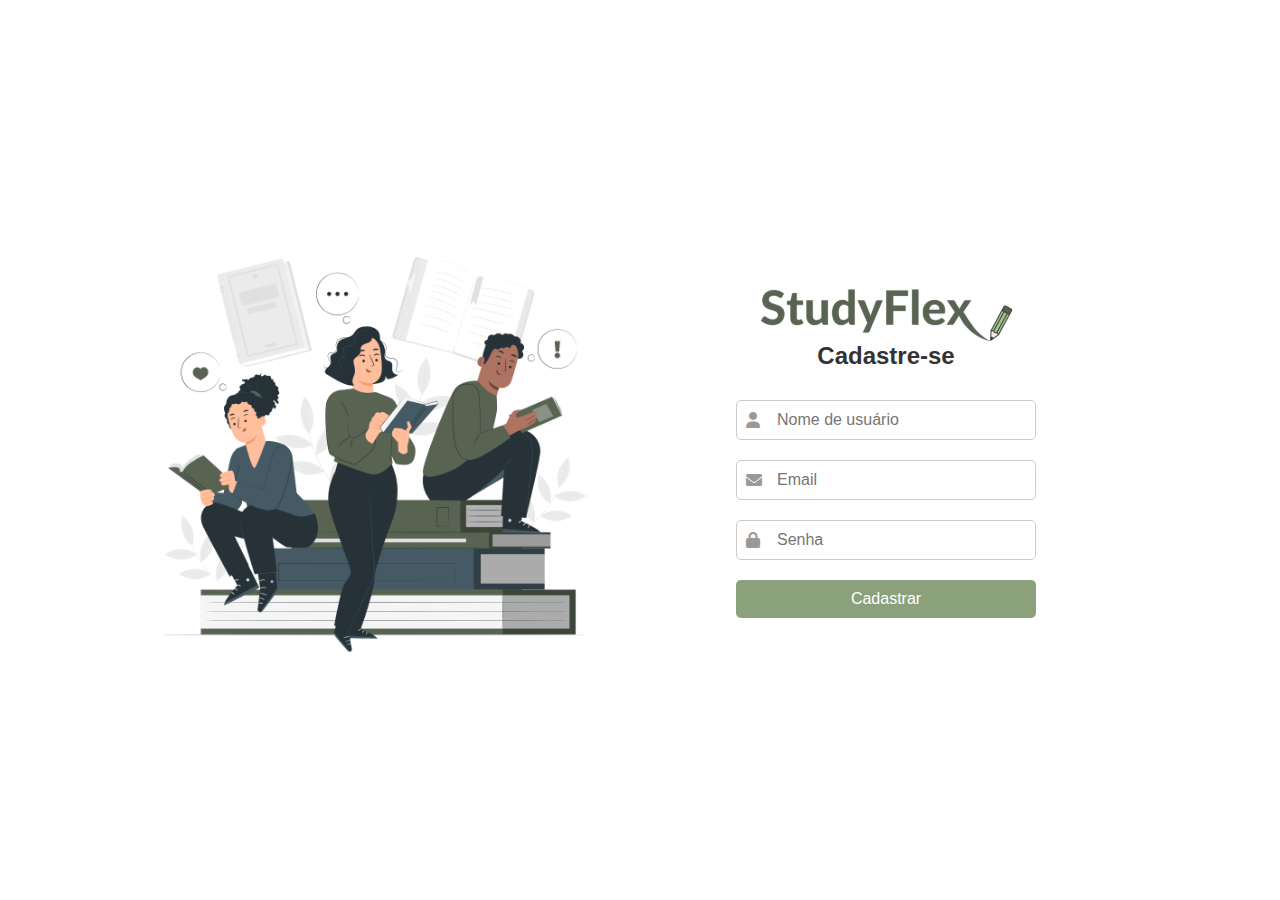
==== index.html @ 2c149ec1 "organizando" ====
<!DOCTYPE html>
<html lang="pt-BR">
  <head>
    <meta charset="UTF-8" />
    <meta name="viewport" content="width=device-width, initial-scale=1.0" />
    <title>StudyFlex</title>
    <link rel="stylesheet" href="./styles/login.css" />
    <link
      rel="icon"
      type="image/x-icon"
      href="./assets/imgs/StudyFlex_logo.ico"
    />
    <link
      rel="stylesheet"
      href="https://cdnjs.cloudflare.com/ajax/libs/font-awesome/6.0.0-beta3/css/all.min.css"
    />
  </head>
  <body>
    <div class="container">
      <div class="illustration">
        <img
          src="./assets/imgs/imagem-cadastro.png"
          alt="Ilustração de pessoas estudando"
        />
      </div>
      <div class="form-container">
        <img
          src="./assets/imgs/StudyFlex_page_logo.svg"
          alt="logo da plataforma"
        />
        <h2>Cadastre-se</h2>
        <form id="signup-form">
          <div class="input-container">
            <i class="fas fa-user"></i>
            <input
              type="text"
              id="username"
              placeholder="Nome de usuário"
              required
            />
          </div>
          <div class="input-container">
            <i class="fas fa-envelope"></i>
            <input type="email" id="email" placeholder="Email" required />
          </div>
          <div class="input-container">
            <i class="fas fa-lock"></i>
            <input type="password" id="password" placeholder="Senha" required />
          </div>
          <button type="submit">Cadastrar</button>
        </form>
      </div>
    </div>
    <script src="./scripts/mateus-scripts/scriptCadastroLogin.js"></script>
    <div vw class="enabled">
      <div vw-access-button class="active"></div>
      <div vw-plugin-wrapper>
        <div class="vw-plugin-top-wrapper"></div>
      </div>
    </div>
    <script src="https://vlibras.gov.br/app/vlibras-plugin.js"></script>
    <script>
      new window.VLibras.Widget("https://vlibras.gov.br/app");
    </script>
  </body>
</html>
---- styles/login.css ----
/* CADASTRO DE USUÁRIO */

* {
  margin: 0;
  padding: 0;
  box-sizing: border-box;
  font-family: "Arial", sans-serif;
}

body {
  display: flex;
  justify-content: center;
  align-items: center;
  height: 100vh;
  background-color: #ffffff;
}

.container {
  display: flex;
  background-color: #ffffff;
  border-radius: 10px;
  overflow: hidden;
  max-width: 80%;
  width: 100%;
}

.illustration {
  flex: 1;
  display: flex;
  justify-content: center;
  align-items: center;
  background-color: #ffffff;
  padding: 20px;
}

.illustration img {
  max-width: 100%;
  height: auto;
}

.form-container {
  flex: 1;
  padding: 40px;
  display: flex;
  flex-direction: column;
  justify-content: center;
  align-items: center;
}

.form-container h1 {
  font-size: 36px;
  color: #8aa17b;
  margin-bottom: 10px;
}

.form-container h2 {
  font-size: 24px;
  color: #8aa17b;
  margin-bottom: 30px;
}

.form-container form {
  width: 100%;
  max-width: 300px;
  display: flex;
  flex-direction: column;
}

.input-container {
  position: relative;
  margin-bottom: 20px;
}

.input-container i {
  position: absolute;
  top: 50%;
  left: 10px;
  transform: translateY(-50%);
  color: #999;
}

.input-container input {
  width: 100%;
  padding: 10px 10px 10px 40px;
  border: 1px solid #ccc;
  border-radius: 5px;
  font-size: 16px;
}

.form-container form button {
  padding: 10px;
  border: none;
  border-radius: 5px;
  background-color: #8aa17b;
  color: white;
  font-size: 16px;
  cursor: pointer;
  text-align: center;
}

.form-container form button:hover {
  background-color: #8aa17b;
}

/* FIM CADASTRO */

/* login.css */

* {
  margin: 0;
  padding: 0;
  box-sizing: border-box;
  font-family: "Arial", sans-serif;
}

body {
  display: flex;
  justify-content: center;
  align-items: center;
  height: 100vh;
  background-color: #ffffff;
}

.container {
  display: flex;
  background-color: #ffffff;
  border-radius: 10px;
  overflow: hidden;
  max-width: 80%;
  width: 100%;
}

.illustration {
  flex: 1;
  display: flex;
  justify-content: center;
  align-items: center;
  background-color: #ffffff;
  padding: 20px;
}

.illustration img {
  max-width: 100%;
  height: auto;
}

.form-container {
  flex: 1;
  padding: 40px;
  display: flex;
  flex-direction: column;
  justify-content: center;
  align-items: center;
}

.form-container h1 {
  font-size: 36px;
  color: #8aa17b;
  margin-bottom: 10px;
}

.form-container h2 {
  font-size: 24px;
  color: #333;
  margin-bottom: 30px;
}

.form-container form {
  width: 100%;
  max-width: 300px;
  display: flex;
  flex-direction: column;
}

.input-container {
  position: relative;
  margin-bottom: 20px;
}

.input-container i {
  position: absolute;
  top: 50%;
  left: 10px;
  transform: translateY(-50%);
  color: #999;
}

.input-container input {
  width: 100%;
  padding: 10px 10px 10px 40px;
  border: 1px solid #ccc;
  border-radius: 5px;
  font-size: 16px;
}

.options {
  display: flex;
  justify-content: space-between;
  align-items: center;
  margin-bottom: 20px;
}

.options label {
  font-size: 14px;
  color: #333;
}

.options a {
  font-size: 14px;
  color: #333;
  text-decoration: none;
}

.options a:hover {
  text-decoration: underline;
}

.form-container form button {
  padding: 10px;
  border: none;
  border-radius: 5px;
  background-color: #8aa17b;
  color: white;
  font-size: 16px;
  cursor: pointer;
}

.form-container form button:hover {
  background-color: #5b6e4e;
}

.form-container p {
  margin-top: 20px;
  font-size: 14px;
  color: #333;
}

.form-container p a {
  color: #8aa17b;
  text-decoration: none;
}

.form-container p a:hover {
  text-decoration: underline;
}
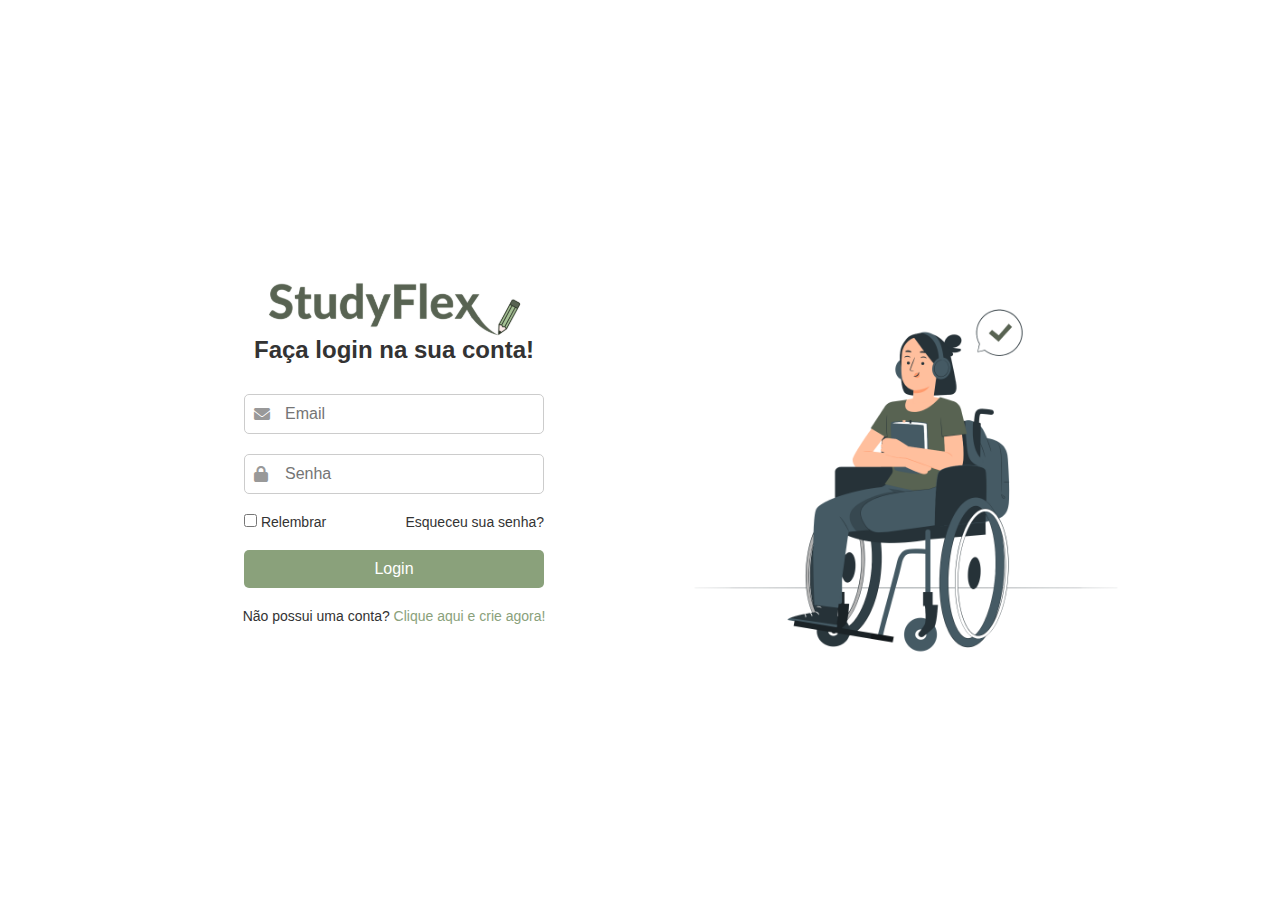
==== commit 127e57a4: "final" ====
--- a/index.html
+++ b/index.html
@@ -3,7 +3,7 @@
   <head>
     <meta charset="UTF-8" />
     <meta name="viewport" content="width=device-width, initial-scale=1.0" />
-    <title>StudyFlex</title>
+    <title>Login - StudyFlex</title>
     <link rel="stylesheet" href="./styles/login.css" />
     <link
       rel="icon"
@@ -17,28 +17,13 @@
   </head>
   <body>
     <div class="container">
-      <div class="illustration">
-        <img
-          src="./assets/imgs/imagem-cadastro.png"
-          alt="Ilustração de pessoas estudando"
-        />
-      </div>
       <div class="form-container">
         <img
           src="./assets/imgs/StudyFlex_page_logo.svg"
           alt="logo da plataforma"
         />
-        <h2>Cadastre-se</h2>
-        <form id="signup-form">
-          <div class="input-container">
-            <i class="fas fa-user"></i>
-            <input
-              type="text"
-              id="username"
-              placeholder="Nome de usuário"
-              required
-            />
-          </div>
+        <h2>Faça login na sua conta!</h2>
+        <form id="login-form">
           <div class="input-container">
             <i class="fas fa-envelope"></i>
             <input type="email" id="email" placeholder="Email" required />
@@ -47,11 +32,26 @@
             <i class="fas fa-lock"></i>
             <input type="password" id="password" placeholder="Senha" required />
           </div>
-          <button type="submit">Cadastrar</button>
+          <div class="options">
+            <label><input type="checkbox" id="remember" /> Relembrar</label>
+            <a href="#">Esqueceu sua senha?</a>
+          </div>
+          <button type="submit">Login</button>
         </form>
+        <p>
+          Não possui uma conta?
+          <a href="./cadastro.html">Clique aqui e crie agora!</a>
+        </p>
+      </div>
+      <div class="illustration">
+        <img
+          src="./assets/imgs/imagem-login.png"
+          alt="Ilustração de pessoa estudando"
+        />
       </div>
     </div>
-    <script src="./scripts/mateus-scripts/scriptCadastroLogin.js"></script>
+
+    <script src="./scripts/mateus-scripts/scriptLogin.js"></script>
     <div vw class="enabled">
       <div vw-access-button class="active"></div>
       <div vw-plugin-wrapper>
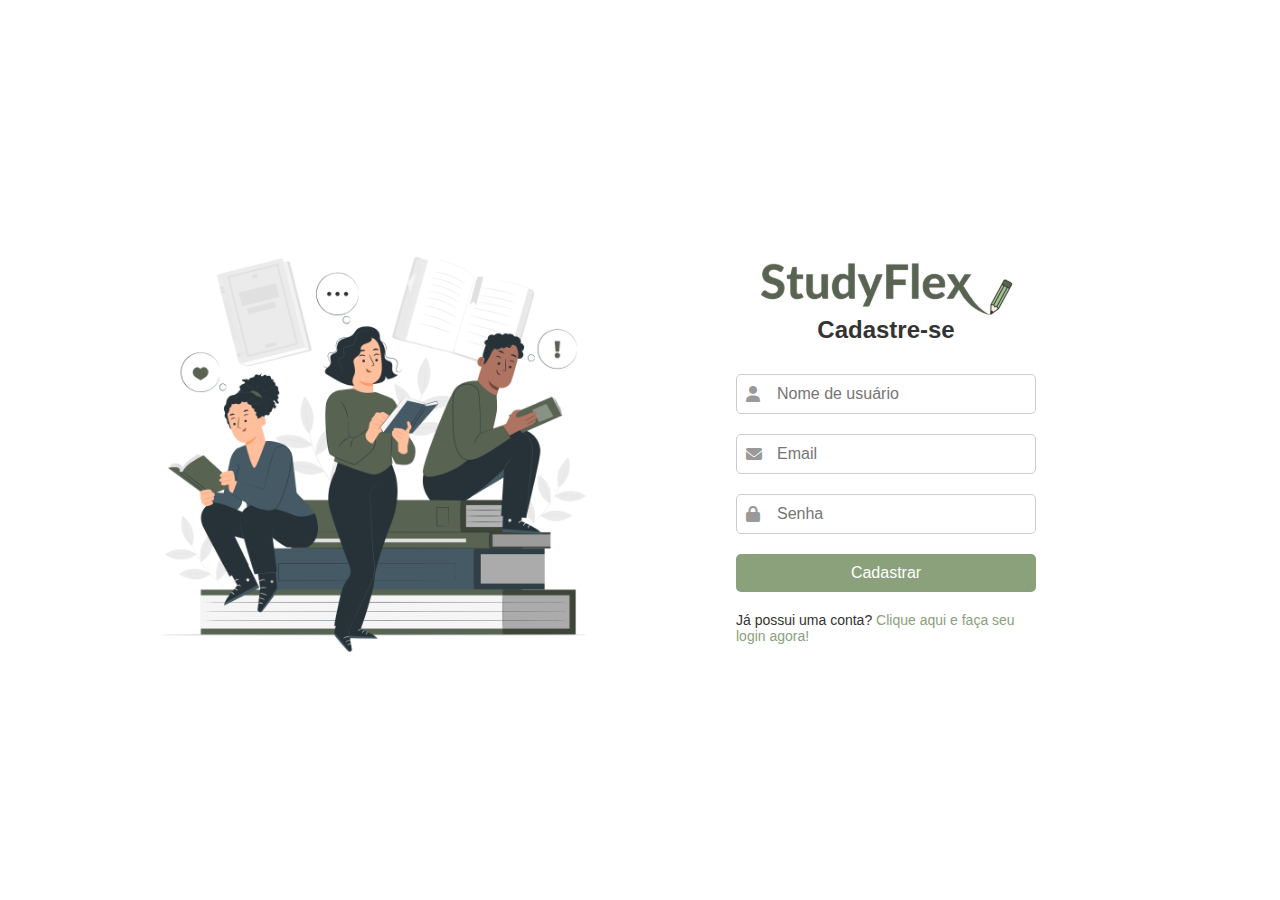
==== commit 248a4ccc: "Integrando com backend do render" ====
--- a/index.html
+++ b/index.html
@@ -3,7 +3,7 @@
   <head>
     <meta charset="UTF-8" />
     <meta name="viewport" content="width=device-width, initial-scale=1.0" />
-    <title>Login - StudyFlex</title>
+    <title>StudyFlex</title>
     <link rel="stylesheet" href="./styles/login.css" />
     <link
       rel="icon"
@@ -17,13 +17,28 @@
   </head>
   <body>
     <div class="container">
+      <div class="illustration">
+        <img
+          src="./assets/imgs/imagem-cadastro.png"
+          alt="Ilustração de pessoas estudando"
+        />
+      </div>
       <div class="form-container">
         <img
           src="./assets/imgs/StudyFlex_page_logo.svg"
           alt="logo da plataforma"
         />
-        <h2>Faça login na sua conta!</h2>
-        <form id="login-form">
+        <h2>Cadastre-se</h2>
+        <form id="signup-form">
+          <div class="input-container">
+            <i class="fas fa-user"></i>
+            <input
+              type="text"
+              id="username"
+              placeholder="Nome de usuário"
+              required
+            />
+          </div>
           <div class="input-container">
             <i class="fas fa-envelope"></i>
             <input type="email" id="email" placeholder="Email" required />
@@ -32,26 +47,16 @@
             <i class="fas fa-lock"></i>
             <input type="password" id="password" placeholder="Senha" required />
           </div>
-          <div class="options">
-            <label><input type="checkbox" id="remember" /> Relembrar</label>
-            <a href="#">Esqueceu sua senha?</a>
-          </div>
-          <button type="submit">Login</button>
+          <button type="submit">Cadastrar</button>
+          <p>
+            Já possui uma conta?
+            <a href="./login.html">Clique aqui e faça seu login agora!</a>
+                    
+          </p>
         </form>
-        <p>
-          Não possui uma conta?
-          <a href="./cadastro.html">Clique aqui e crie agora!</a>
-        </p>
-      </div>
-      <div class="illustration">
-        <img
-          src="./assets/imgs/imagem-login.png"
-          alt="Ilustração de pessoa estudando"
-        />
       </div>
     </div>
-
-    <script src="./scripts/mateus-scripts/scriptLogin.js"></script>
+    <script src="./scripts/mateus-scripts/scriptCadastroLogin.js"></script>
     <div vw class="enabled">
       <div vw-access-button class="active"></div>
       <div vw-plugin-wrapper>
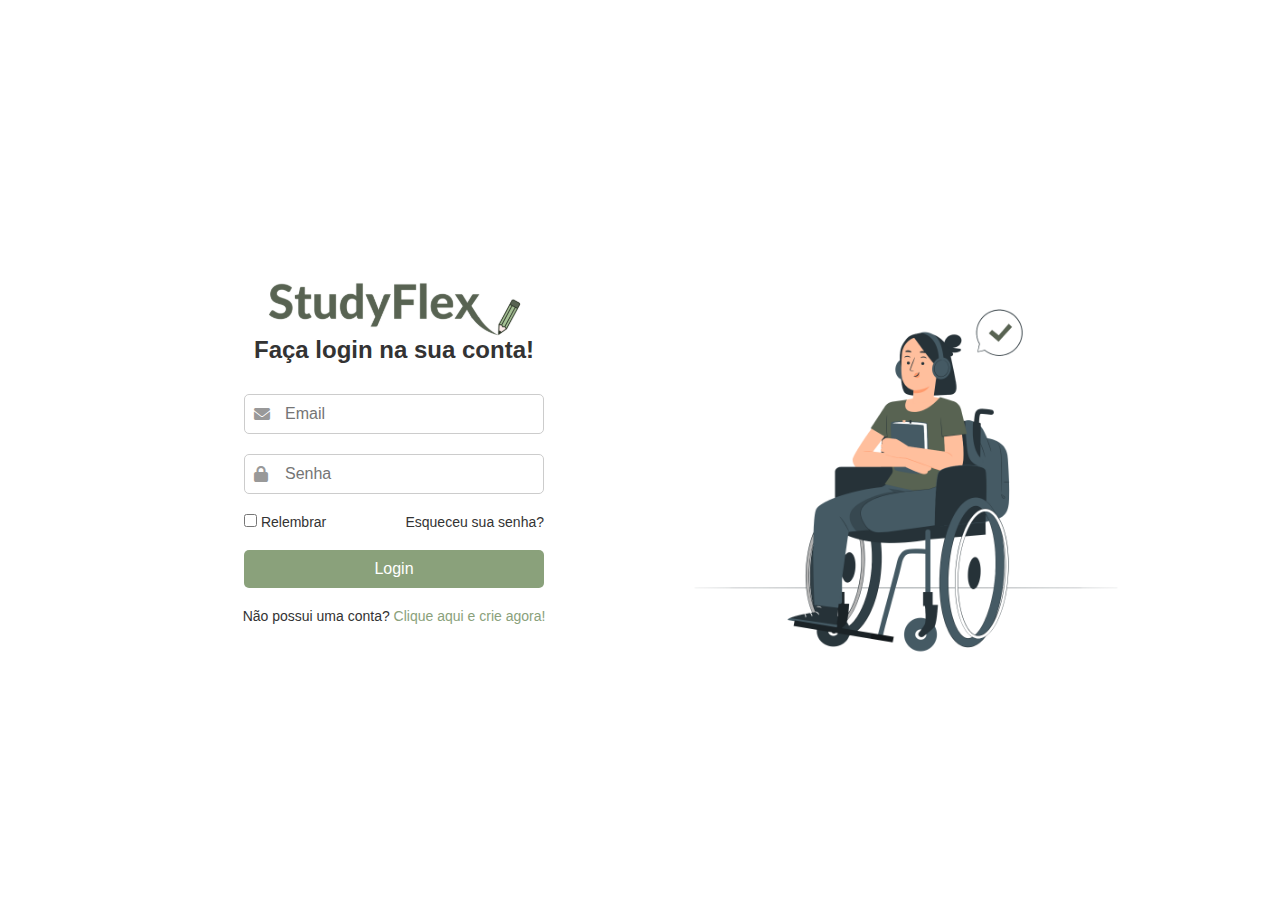
==== commit 8f762e8b: "Integrando com backend do render" ====
--- a/index.html
+++ b/index.html
@@ -3,7 +3,7 @@
   <head>
     <meta charset="UTF-8" />
     <meta name="viewport" content="width=device-width, initial-scale=1.0" />
-    <title>StudyFlex</title>
+    <title>Login - StudyFlex</title>
     <link rel="stylesheet" href="./styles/login.css" />
     <link
       rel="icon"
@@ -17,28 +17,13 @@
   </head>
   <body>
     <div class="container">
-      <div class="illustration">
-        <img
-          src="./assets/imgs/imagem-cadastro.png"
-          alt="Ilustração de pessoas estudando"
-        />
-      </div>
       <div class="form-container">
         <img
           src="./assets/imgs/StudyFlex_page_logo.svg"
           alt="logo da plataforma"
         />
-        <h2>Cadastre-se</h2>
-        <form id="signup-form">
-          <div class="input-container">
-            <i class="fas fa-user"></i>
-            <input
-              type="text"
-              id="username"
-              placeholder="Nome de usuário"
-              required
-            />
-          </div>
+        <h2>Faça login na sua conta!</h2>
+        <form id="login-form">
           <div class="input-container">
             <i class="fas fa-envelope"></i>
             <input type="email" id="email" placeholder="Email" required />
@@ -47,16 +32,26 @@
             <i class="fas fa-lock"></i>
             <input type="password" id="password" placeholder="Senha" required />
           </div>
-          <button type="submit">Cadastrar</button>
-          <p>
-            Já possui uma conta?
-            <a href="./login.html">Clique aqui e faça seu login agora!</a>
-                    
-          </p>
+          <div class="options">
+            <label><input type="checkbox" id="remember" /> Relembrar</label>
+            <a href="#">Esqueceu sua senha?</a>
+          </div>
+          <button type="submit">Login</button>
         </form>
+        <p>
+          Não possui uma conta?
+          <a href="./cadastro.html">Clique aqui e crie agora!</a>
+        </p>
+      </div>
+      <div class="illustration">
+        <img
+          src="./assets/imgs/imagem-login.png"
+          alt="Ilustração de pessoa estudando"
+        />
       </div>
     </div>
-    <script src="./scripts/mateus-scripts/scriptCadastroLogin.js"></script>
+
+    <script src="./scripts/mateus-scripts/scriptLogin.js"></script>
     <div vw class="enabled">
       <div vw-access-button class="active"></div>
       <div vw-plugin-wrapper>
